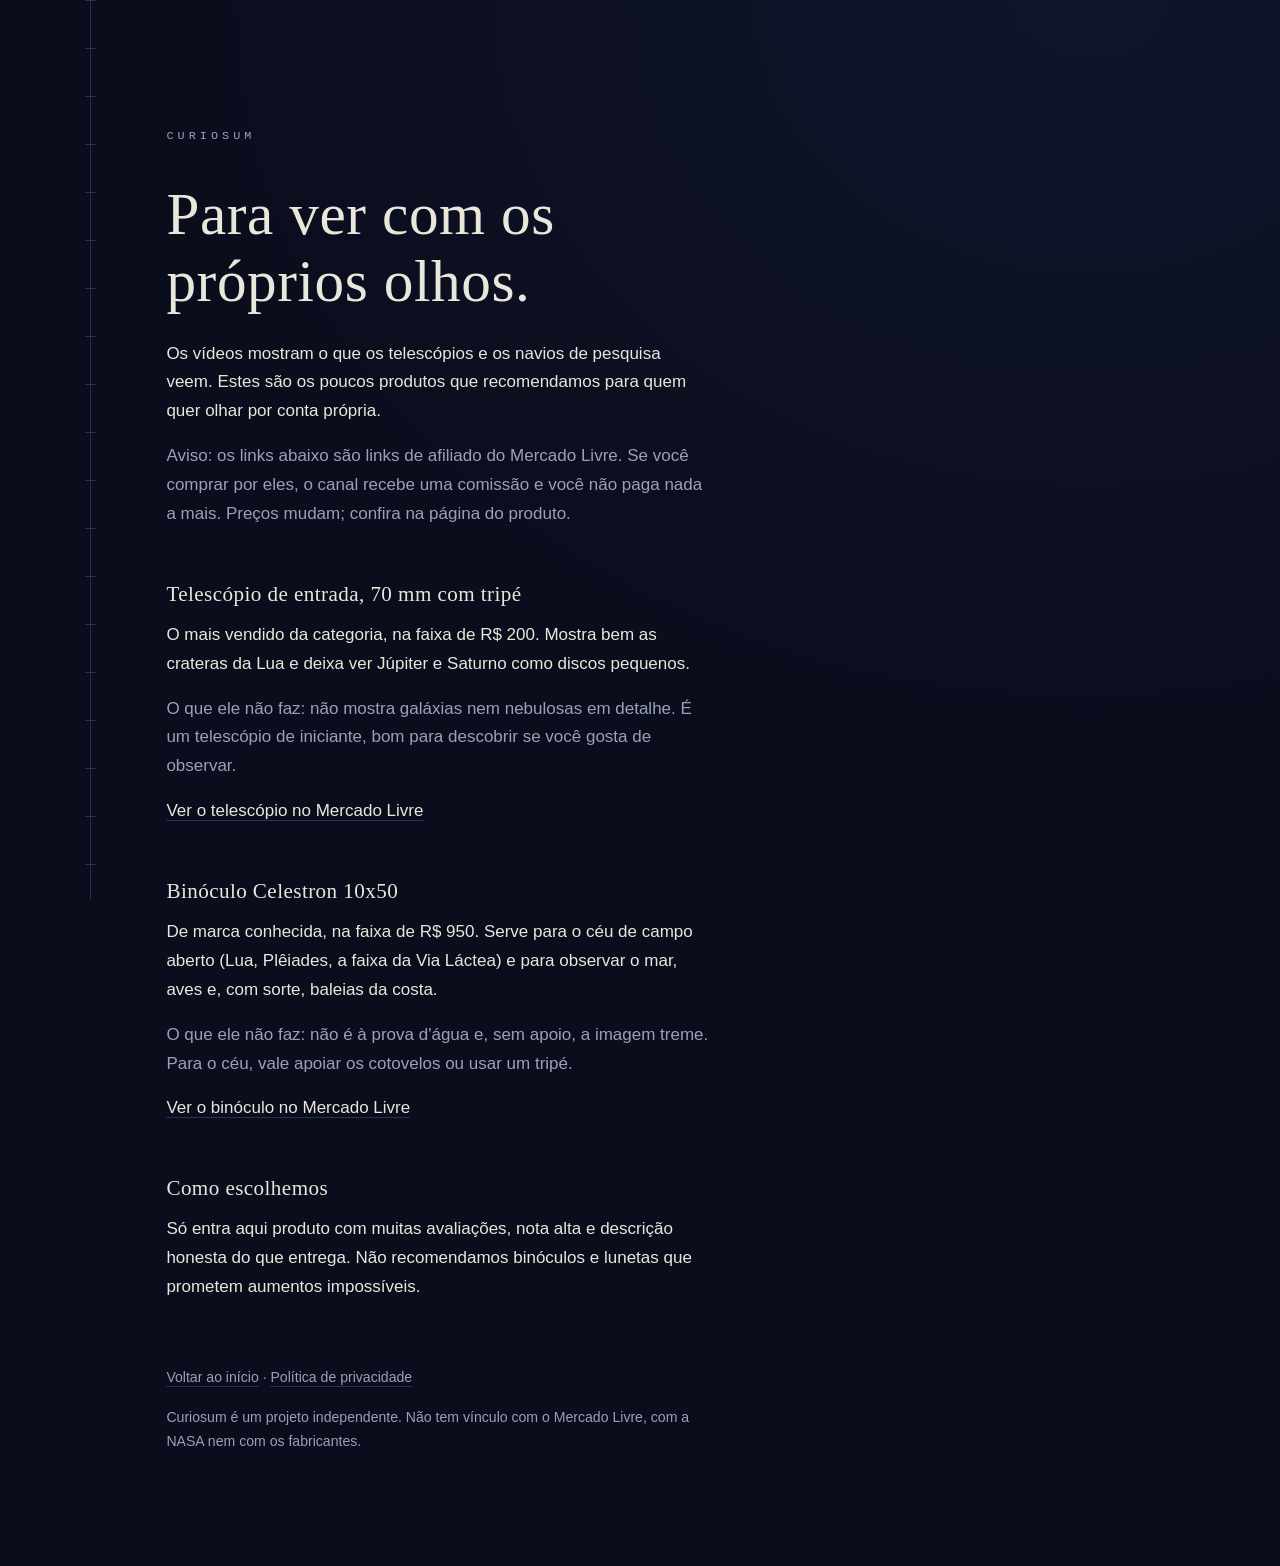
==== recomendados.html @ 0eeafc49 "Pagina de recomendados (links de afiliado com aviso)" ====
<!doctype html>
<html lang="pt-BR">
<head>
<meta charset="utf-8">
<meta name="viewport" content="width=device-width, initial-scale=1">
<title>Curiosum · para ver com os próprios olhos</title>
<meta name="description" content="Os poucos produtos que o Curiosum recomenda para observar o céu e o mar, com ressalvas honestas. Links de afiliado do Mercado Livre.">
<link rel="icon" href="data:image/svg+xml,%3Csvg xmlns='http://www.w3.org/2000/svg' viewBox='0 0 32 32'%3E%3Crect width='32' height='32' fill='%230a0d1c'/%3E%3Ccircle cx='16' cy='16' r='8' fill='%23e8b43a'/%3E%3C/svg%3E">
<link rel="stylesheet" href="style.css">
</head>
<body>
<div class="meridiano" aria-hidden="true"></div>
<main>
  <p class="marca"><a href="index.html">Curiosum</a></p>
  <h1>Para ver com os próprios olhos.</h1>
  <p>Os vídeos mostram o que os telescópios e os navios de pesquisa veem. Estes são os poucos produtos que recomendamos para quem quer olhar por conta própria.</p>
  <p class="fraco">Aviso: os links abaixo são links de afiliado do Mercado Livre. Se você comprar por eles, o canal recebe uma comissão e você não paga nada a mais. Preços mudam; confira na página do produto.</p>

  <h2>Telescópio de entrada, 70 mm com tripé</h2>
  <p>O mais vendido da categoria, na faixa de R$ 200. Mostra bem as crateras da Lua e deixa ver Júpiter e Saturno como discos pequenos.</p>
  <p class="fraco">O que ele não faz: não mostra galáxias nem nebulosas em detalhe. É um telescópio de iniciante, bom para descobrir se você gosta de observar.</p>
  <p><a href="https://meli.la/1HQtNrR">Ver o telescópio no Mercado Livre</a></p>

  <h2>Binóculo Celestron 10x50</h2>
  <p>De marca conhecida, na faixa de R$ 950. Serve para o céu de campo aberto (Lua, Plêiades, a faixa da Via Láctea) e para observar o mar, aves e, com sorte, baleias da costa.</p>
  <p class="fraco">O que ele não faz: não é à prova d'água e, sem apoio, a imagem treme. Para o céu, vale apoiar os cotovelos ou usar um tripé.</p>
  <p><a href="https://meli.la/1Y2wApD">Ver o binóculo no Mercado Livre</a></p>

  <h2>Como escolhemos</h2>
  <p>Só entra aqui produto com muitas avaliações, nota alta e descrição honesta do que entrega. Não recomendamos binóculos e lunetas que prometem aumentos impossíveis.</p>

  <footer>
    <p><a href="index.html">Voltar ao início</a> · <a href="privacidade.html">Política de privacidade</a></p>
    <p>Curiosum é um projeto independente. Não tem vínculo com o Mercado Livre, com a NASA nem com os fabricantes.</p>
  </footer>
</main>
</body>
</html>
---- style.css ----
/* Curiosum — céu noturno, um meridiano, um planeta. Sem fontes externas, sem scripts. */
:root {
  --ceu: #0a0d1c;
  --ceu-2: #10152b;
  --tinta: #e9e6dc;
  --tinta-fraca: #9aa0b8;
  --linha: #2a3152;
  --planeta: #e8b43a;
  --display: "Yu Mincho", "Hiragino Mincho ProN", "Songti SC", Georgia, "Times New Roman", serif;
  --corpo: "Yu Gothic", "Hiragino Kaku Gothic ProN", "Segoe UI", Helvetica, Arial, sans-serif;
  --mono: Consolas, "SF Mono", Menlo, monospace;
  color-scheme: dark;
}
* { box-sizing: border-box; }
html { background: var(--ceu); }
body {
  margin: 0;
  background: radial-gradient(120% 80% at 85% 0%, var(--ceu-2), var(--ceu) 60%);
  color: var(--tinta);
  font-family: var(--corpo);
  font-size: 17px;
  line-height: 1.7;
  min-height: 100vh;
}
::selection { background: var(--planeta); color: var(--ceu); }

/* o meridiano: única linha da página, com marcas de grau */
.meridiano {
  position: fixed; top: 0; bottom: 0; left: clamp(20px, 7vw, 96px);
  width: 1px; background: var(--linha);
}
.meridiano::before {
  content: ""; position: absolute; inset: 0; left: -5px; width: 11px;
  background: repeating-linear-gradient(to bottom, var(--linha) 0 1px, transparent 1px 48px);
}

main {
  max-width: 34rem;
  margin-left: clamp(52px, 13vw, 190px);
  margin-right: 20px;
  padding-block: clamp(56px, 14vh, 150px) 96px;
}

.marca {
  font-family: var(--mono); font-size: 0.74rem; letter-spacing: 0.34em;
  text-transform: uppercase; color: var(--tinta-fraca); margin: 0 0 2.2rem;
}
.marca a { color: inherit; text-decoration: none; }

h1 {
  font-family: var(--display); font-weight: 400;
  font-size: clamp(2.3rem, 6.4vw, 3.7rem); line-height: 1.12;
  letter-spacing: 0.01em; margin: 0 0 1.6rem; text-wrap: balance;
}
h2 {
  font-family: var(--display); font-weight: 400; font-size: 1.32rem;
  margin: 3rem 0 0.5rem; letter-spacing: 0.02em;
}
p { margin: 0 0 1rem; }
.fraco { color: var(--tinta-fraca); }
ul { padding-left: 1.1rem; margin: 0 0 1rem; }
li { margin-bottom: 0.35rem; }

a { color: var(--tinta); text-decoration-color: var(--linha); text-underline-offset: 4px; }
a:hover, a:focus-visible { text-decoration-color: var(--planeta); }
a:focus-visible { outline: 1px solid var(--planeta); outline-offset: 3px; }

/* o planeta: único acento, uma vez por tela */
.planeta {
  width: 46px; height: 46px; margin-bottom: 2.4rem; position: relative;
  border-radius: 50%; background: var(--planeta);
}
.planeta::after {
  content: ""; position: absolute; left: -16px; right: -16px; top: 50%;
  height: 13px; margin-top: -6.5px; border: 1px solid var(--tinta-fraca);
  border-radius: 50%; transform: rotate(-18deg);
}

.canais { list-style: none; padding: 0; margin: 2.4rem 0 0; }
.canais li { display: grid; grid-template-columns: 6.5rem 1fr; gap: 1rem; padding: 0.7rem 0; border-top: 1px solid var(--linha); margin: 0; }
.canais li:last-child { border-bottom: 1px solid var(--linha); }
.canais span { font-family: var(--mono); font-size: 0.74rem; letter-spacing: 0.18em; text-transform: uppercase; color: var(--tinta-fraca); padding-top: 0.28rem; }

footer { margin-top: 4rem; font-size: 0.88rem; color: var(--tinta-fraca); }
footer a { color: var(--tinta-fraca); }

@media (max-width: 480px) {
  body { font-size: 16px; }
  .canais li { grid-template-columns: 1fr; gap: 0.1rem; }
}
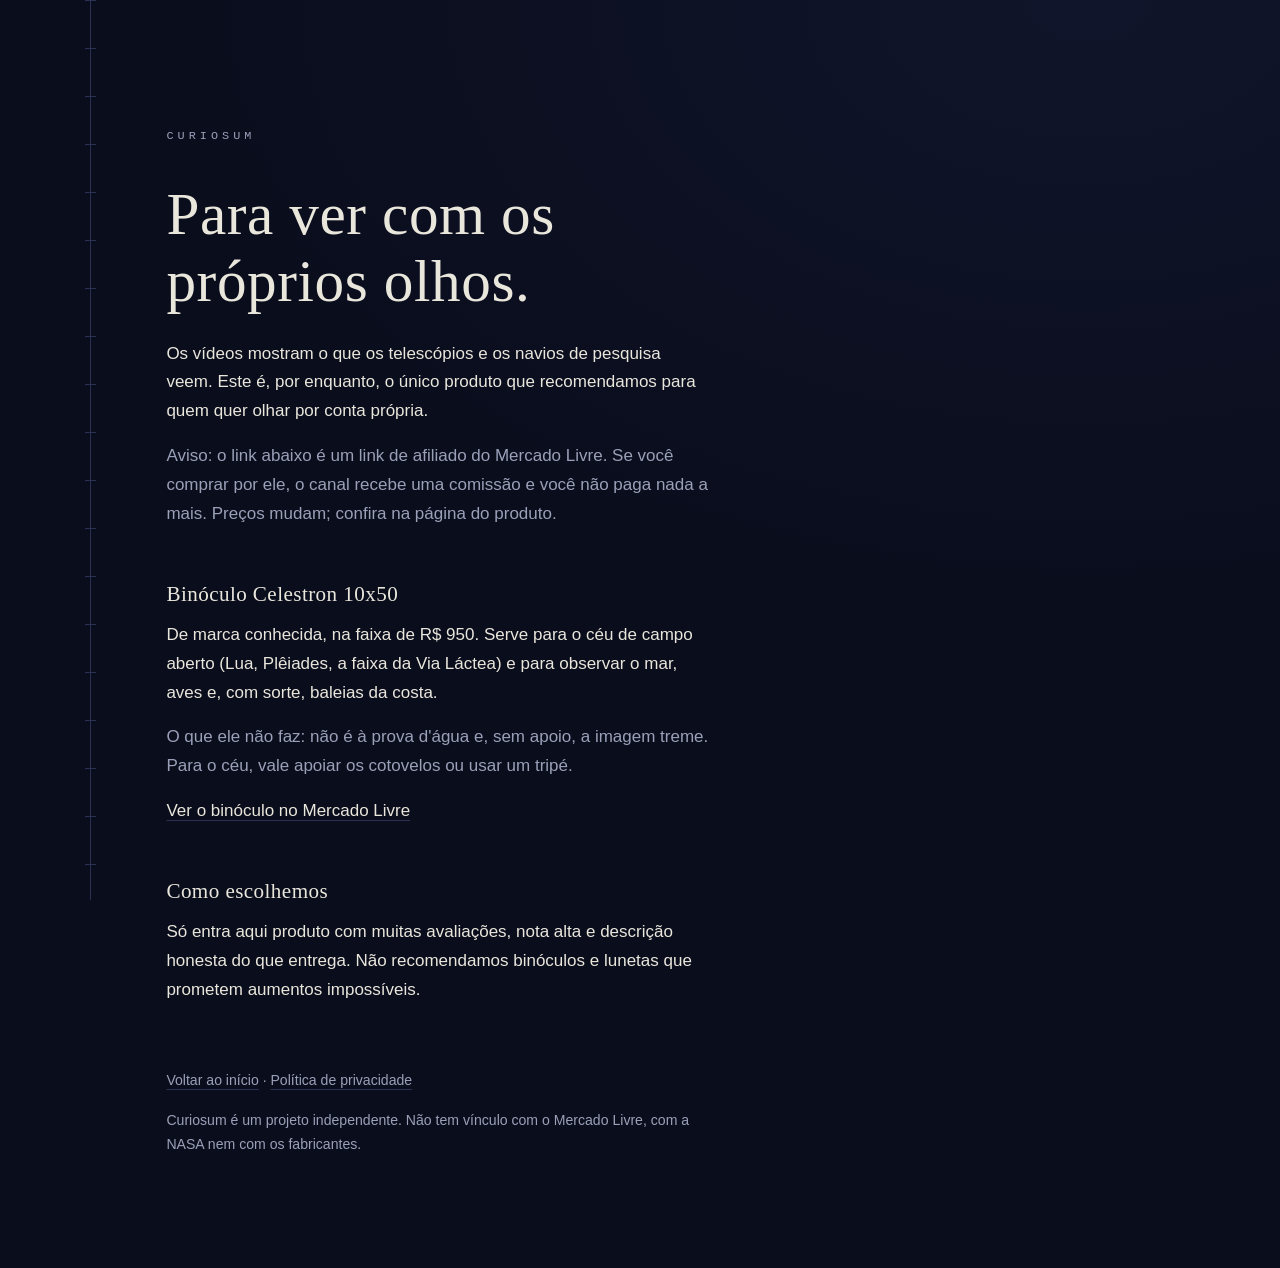
==== commit a3cec872: "Recomendados: tira o telescópio com anúncio pausado" ====
--- a/recomendados.html
+++ b/recomendados.html
@@ -1,38 +1,33 @@
-<!doctype html>
-<html lang="pt-BR">
-<head>
-<meta charset="utf-8">
-<meta name="viewport" content="width=device-width, initial-scale=1">
-<title>Curiosum · para ver com os próprios olhos</title>
-<meta name="description" content="Os poucos produtos que o Curiosum recomenda para observar o céu e o mar, com ressalvas honestas. Links de afiliado do Mercado Livre.">
-<link rel="icon" href="data:image/svg+xml,%3Csvg xmlns='http://www.w3.org/2000/svg' viewBox='0 0 32 32'%3E%3Crect width='32' height='32' fill='%230a0d1c'/%3E%3Ccircle cx='16' cy='16' r='8' fill='%23e8b43a'/%3E%3C/svg%3E">
-<link rel="stylesheet" href="style.css">
-</head>
-<body>
-<div class="meridiano" aria-hidden="true"></div>
-<main>
-  <p class="marca"><a href="index.html">Curiosum</a></p>
-  <h1>Para ver com os próprios olhos.</h1>
-  <p>Os vídeos mostram o que os telescópios e os navios de pesquisa veem. Estes são os poucos produtos que recomendamos para quem quer olhar por conta própria.</p>
-  <p class="fraco">Aviso: os links abaixo são links de afiliado do Mercado Livre. Se você comprar por eles, o canal recebe uma comissão e você não paga nada a mais. Preços mudam; confira na página do produto.</p>
-
-  <h2>Telescópio de entrada, 70 mm com tripé</h2>
-  <p>O mais vendido da categoria, na faixa de R$ 200. Mostra bem as crateras da Lua e deixa ver Júpiter e Saturno como discos pequenos.</p>
-  <p class="fraco">O que ele não faz: não mostra galáxias nem nebulosas em detalhe. É um telescópio de iniciante, bom para descobrir se você gosta de observar.</p>
-  <p><a href="https://meli.la/1HQtNrR">Ver o telescópio no Mercado Livre</a></p>
-
-  <h2>Binóculo Celestron 10x50</h2>
-  <p>De marca conhecida, na faixa de R$ 950. Serve para o céu de campo aberto (Lua, Plêiades, a faixa da Via Láctea) e para observar o mar, aves e, com sorte, baleias da costa.</p>
-  <p class="fraco">O que ele não faz: não é à prova d'água e, sem apoio, a imagem treme. Para o céu, vale apoiar os cotovelos ou usar um tripé.</p>
-  <p><a href="https://meli.la/1Y2wApD">Ver o binóculo no Mercado Livre</a></p>
-
-  <h2>Como escolhemos</h2>
-  <p>Só entra aqui produto com muitas avaliações, nota alta e descrição honesta do que entrega. Não recomendamos binóculos e lunetas que prometem aumentos impossíveis.</p>
-
-  <footer>
-    <p><a href="index.html">Voltar ao início</a> · <a href="privacidade.html">Política de privacidade</a></p>
-    <p>Curiosum é um projeto independente. Não tem vínculo com o Mercado Livre, com a NASA nem com os fabricantes.</p>
-  </footer>
-</main>
-</body>
-</html>
+<!doctype html>
+<html lang="pt-BR">
+<head>
+<meta charset="utf-8">
+<meta name="viewport" content="width=device-width, initial-scale=1">
+<title>Curiosum · para ver com os próprios olhos</title>
+<meta name="description" content="Os poucos produtos que o Curiosum recomenda para observar o céu e o mar, com ressalvas honestas. Links de afiliado do Mercado Livre.">
+<link rel="icon" href="data:image/svg+xml,%3Csvg xmlns='http://www.w3.org/2000/svg' viewBox='0 0 32 32'%3E%3Crect width='32' height='32' fill='%230a0d1c'/%3E%3Ccircle cx='16' cy='16' r='8' fill='%23e8b43a'/%3E%3C/svg%3E">
+<link rel="stylesheet" href="style.css">
+</head>
+<body>
+<div class="meridiano" aria-hidden="true"></div>
+<main>
+  <p class="marca"><a href="index.html">Curiosum</a></p>
+  <h1>Para ver com os próprios olhos.</h1>
+  <p>Os vídeos mostram o que os telescópios e os navios de pesquisa veem. Este é, por enquanto, o único produto que recomendamos para quem quer olhar por conta própria.</p>
+  <p class="fraco">Aviso: o link abaixo é um link de afiliado do Mercado Livre. Se você comprar por ele, o canal recebe uma comissão e você não paga nada a mais. Preços mudam; confira na página do produto.</p>
+
+  <h2>Binóculo Celestron 10x50</h2>
+  <p>De marca conhecida, na faixa de R$ 950. Serve para o céu de campo aberto (Lua, Plêiades, a faixa da Via Láctea) e para observar o mar, aves e, com sorte, baleias da costa.</p>
+  <p class="fraco">O que ele não faz: não é à prova d'água e, sem apoio, a imagem treme. Para o céu, vale apoiar os cotovelos ou usar um tripé.</p>
+  <p><a href="https://meli.la/1Y2wApD">Ver o binóculo no Mercado Livre</a></p>
+
+  <h2>Como escolhemos</h2>
+  <p>Só entra aqui produto com muitas avaliações, nota alta e descrição honesta do que entrega. Não recomendamos binóculos e lunetas que prometem aumentos impossíveis.</p>
+
+  <footer>
+    <p><a href="index.html">Voltar ao início</a> · <a href="privacidade.html">Política de privacidade</a></p>
+    <p>Curiosum é um projeto independente. Não tem vínculo com o Mercado Livre, com a NASA nem com os fabricantes.</p>
+  </footer>
+</main>
+</body>
+</html>
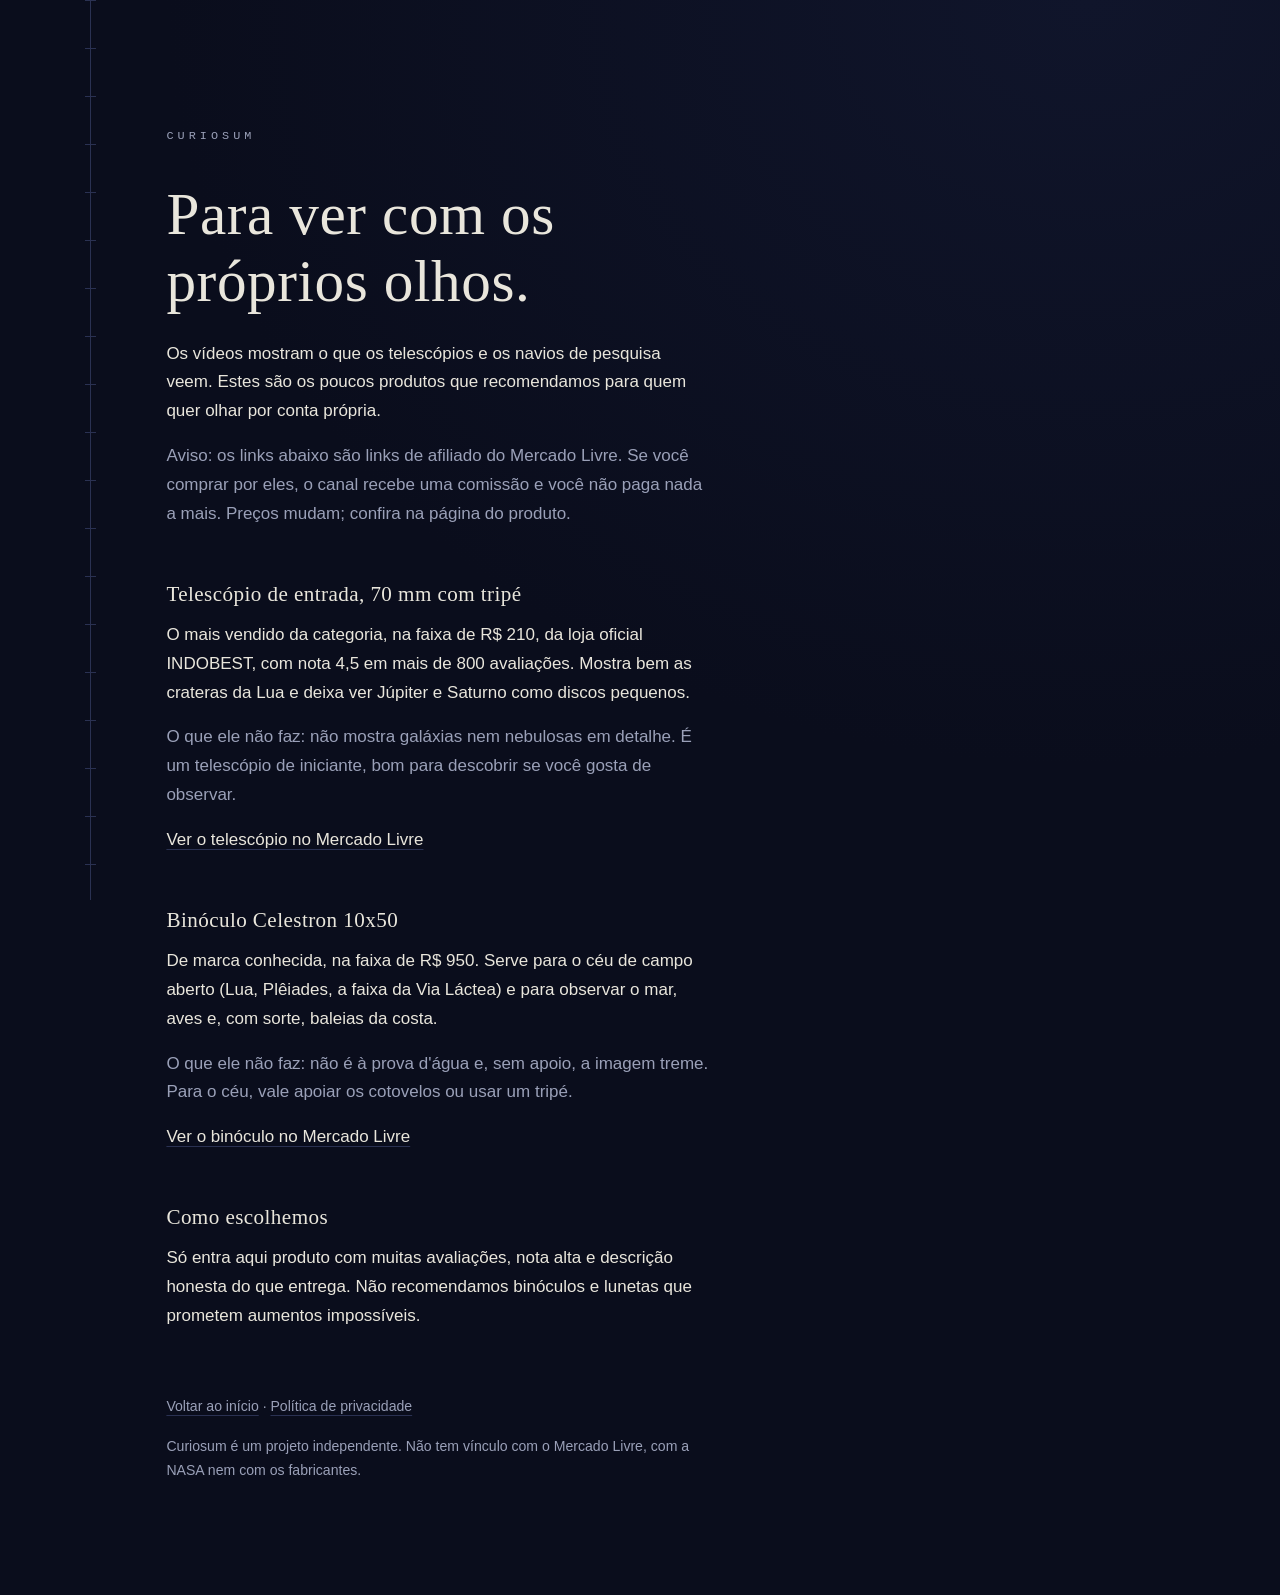
==== commit 4d4f966e: "Recomendados: telescópio novo (anúncio ativo, loja oficial)" ====
--- a/recomendados.html
+++ b/recomendados.html
@@ -13,8 +13,13 @@
 <main>
   <p class="marca"><a href="index.html">Curiosum</a></p>
   <h1>Para ver com os próprios olhos.</h1>
-  <p>Os vídeos mostram o que os telescópios e os navios de pesquisa veem. Este é, por enquanto, o único produto que recomendamos para quem quer olhar por conta própria.</p>
-  <p class="fraco">Aviso: o link abaixo é um link de afiliado do Mercado Livre. Se você comprar por ele, o canal recebe uma comissão e você não paga nada a mais. Preços mudam; confira na página do produto.</p>
+  <p>Os vídeos mostram o que os telescópios e os navios de pesquisa veem. Estes são os poucos produtos que recomendamos para quem quer olhar por conta própria.</p>
+  <p class="fraco">Aviso: os links abaixo são links de afiliado do Mercado Livre. Se você comprar por eles, o canal recebe uma comissão e você não paga nada a mais. Preços mudam; confira na página do produto.</p>
+
+  <h2>Telescópio de entrada, 70 mm com tripé</h2>
+  <p>O mais vendido da categoria, na faixa de R$ 210, da loja oficial INDOBEST, com nota 4,5 em mais de 800 avaliações. Mostra bem as crateras da Lua e deixa ver Júpiter e Saturno como discos pequenos.</p>
+  <p class="fraco">O que ele não faz: não mostra galáxias nem nebulosas em detalhe. É um telescópio de iniciante, bom para descobrir se você gosta de observar.</p>
+  <p><a href="https://meli.la/2JZ9RoV">Ver o telescópio no Mercado Livre</a></p>
 
   <h2>Binóculo Celestron 10x50</h2>
   <p>De marca conhecida, na faixa de R$ 950. Serve para o céu de campo aberto (Lua, Plêiades, a faixa da Via Láctea) e para observar o mar, aves e, com sorte, baleias da costa.</p>
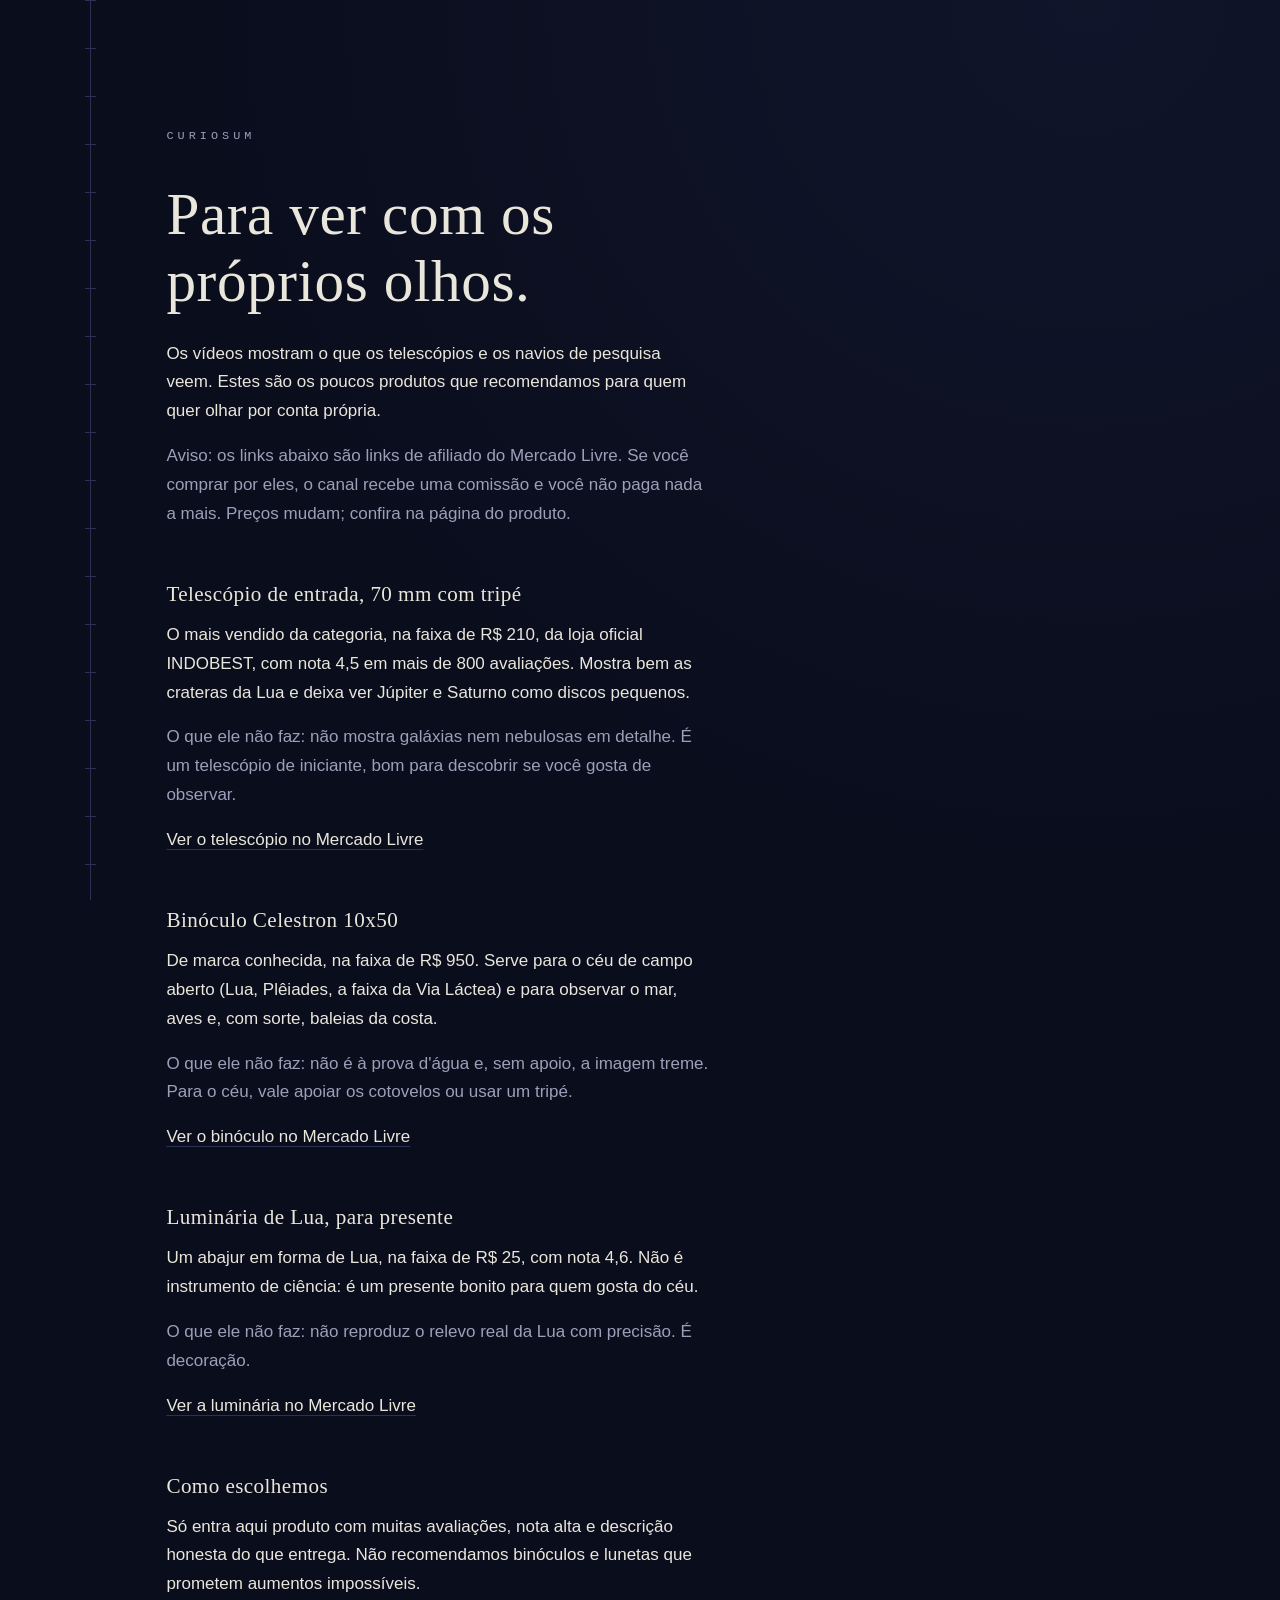
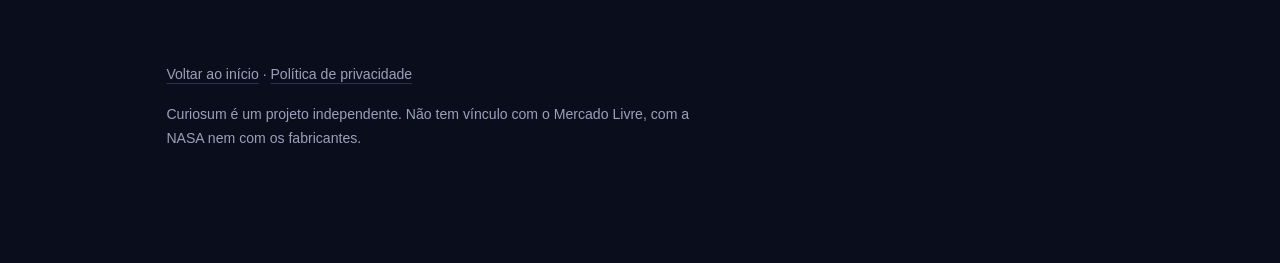
==== commit ae66c832: "Recomendados: luminária de Lua" ====
--- a/recomendados.html
+++ b/recomendados.html
@@ -26,6 +26,11 @@
   <p class="fraco">O que ele não faz: não é à prova d'água e, sem apoio, a imagem treme. Para o céu, vale apoiar os cotovelos ou usar um tripé.</p>
   <p><a href="https://meli.la/1Y2wApD">Ver o binóculo no Mercado Livre</a></p>
 
+  <h2>Luminária de Lua, para presente</h2>
+  <p>Um abajur em forma de Lua, na faixa de R$ 25, com nota 4,6. Não é instrumento de ciência: é um presente bonito para quem gosta do céu.</p>
+  <p class="fraco">O que ele não faz: não reproduz o relevo real da Lua com precisão. É decoração.</p>
+  <p><a href="https://meli.la/13geHgY">Ver a luminária no Mercado Livre</a></p>
+
   <h2>Como escolhemos</h2>
   <p>Só entra aqui produto com muitas avaliações, nota alta e descrição honesta do que entrega. Não recomendamos binóculos e lunetas que prometem aumentos impossíveis.</p>
 
